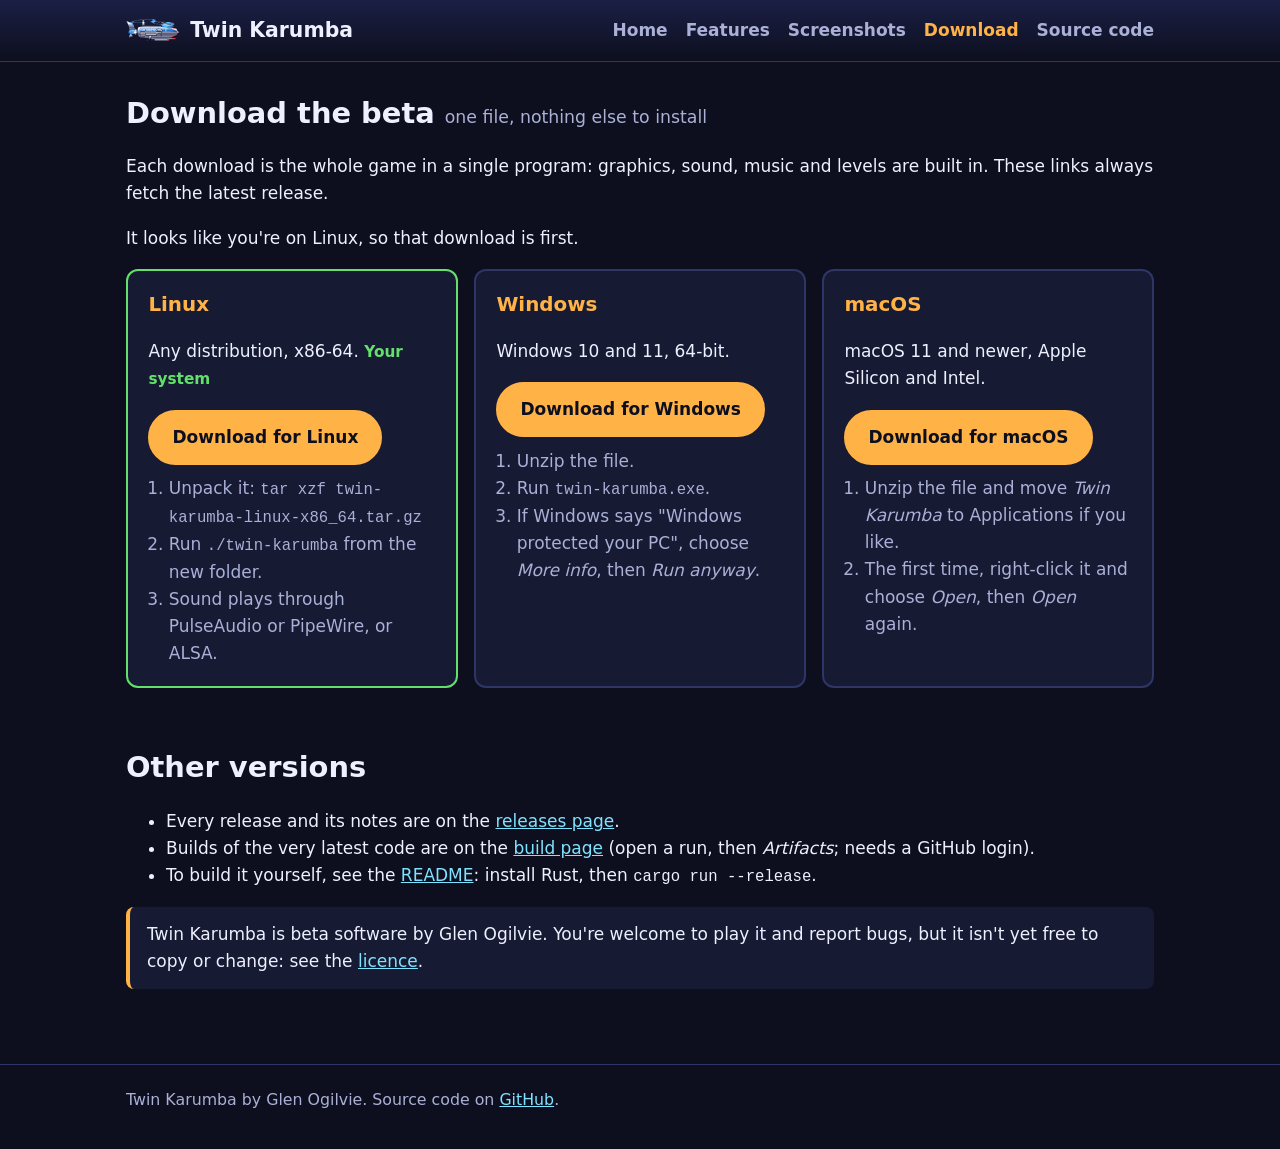
==== download.html @ a5888846 "Website: home and download pages in the Bub's Brothers style Co-Authored-By: Claude Opus 5.5 <norepl" ====
<!doctype html>
<html lang="en">
<head>
<meta charset="utf-8">
<meta name="viewport" content="width=device-width, initial-scale=1">
<title>Download Twin Karumba</title>
<meta name="description" content="Download the Twin Karumba beta for Windows, macOS or Linux: one file, nothing else to install.">
<link rel="icon" type="image/png" href="images/icon.png">
<link rel="stylesheet" href="css/site.css?v=1">
<script src="js/download.js?v=1" defer></script>
</head>
<body>
<header class="site">
  <div class="wrap">
    <a class="brand" href="index.html"><img src="images/icon.png" alt="">Twin Karumba</a>
    <nav>
      <a href="index.html">Home</a>
      <a href="index.html#features">Features</a>
      <a href="index.html#screenshots">Screenshots</a>
      <a href="download.html" aria-current="page">Download</a>
      <a href="https://github.com/nelg/twin-karumba">Source code</a>
    </nav>
  </div>
</header>

<main class="wrap">
  <section>
    <h2>Download the beta <small>one file, nothing else to install</small></h2>
    <p>Each download is the whole game in a single program: graphics, sound,
    music and levels are built in. These links always fetch the latest release.</p>
    <p class="detected" id="detected" hidden></p>
    <div class="platforms">
      <div class="platform" data-os="windows">
        <h3>Windows</h3>
        <p>Windows 10 and 11, 64-bit. <span class="yours" hidden>Your system</span></p>
        <div class="buttons"><a class="btn" href="https://github.com/nelg/twin-karumba/releases/latest/download/twin-karumba-windows-x86_64.zip">Download for Windows</a></div>
        <ol>
          <li>Unzip the file.</li>
          <li>Run <code>twin-karumba.exe</code>.</li>
          <li>If Windows says "Windows protected your PC", choose <em>More info</em>, then <em>Run anyway</em>.</li>
        </ol>
      </div>
      <div class="platform" data-os="macos">
        <h3>macOS</h3>
        <p>macOS 11 and newer, Apple Silicon and Intel. <span class="yours" hidden>Your system</span></p>
        <div class="buttons"><a class="btn" href="https://github.com/nelg/twin-karumba/releases/latest/download/twin-karumba-macos-universal.zip">Download for macOS</a></div>
        <ol>
          <li>Unzip the file and move <em>Twin Karumba</em> to Applications if you like.</li>
          <li>The first time, right-click it and choose <em>Open</em>, then <em>Open</em> again.</li>
        </ol>
      </div>
      <div class="platform" data-os="linux">
        <h3>Linux</h3>
        <p>Any distribution, x86-64. <span class="yours" hidden>Your system</span></p>
        <div class="buttons"><a class="btn" href="https://github.com/nelg/twin-karumba/releases/latest/download/twin-karumba-linux-x86_64.tar.gz">Download for Linux</a></div>
        <ol>
          <li>Unpack it: <code>tar xzf twin-karumba-linux-x86_64.tar.gz</code></li>
          <li>Run <code>./twin-karumba</code> from the new folder.</li>
          <li>Sound plays through PulseAudio or PipeWire, or ALSA.</li>
        </ol>
      </div>
    </div>
  </section>

  <section>
    <h2>Other versions</h2>
    <ul>
      <li>Every release and its notes are on the
      <a href="https://github.com/nelg/twin-karumba/releases">releases page</a>.</li>
      <li>Builds of the very latest code are on the
      <a href="https://github.com/nelg/twin-karumba/actions/workflows/build.yml">build page</a>
      (open a run, then <em>Artifacts</em>; needs a GitHub login).</li>
      <li>To build it yourself, see the
      <a href="https://github.com/nelg/twin-karumba#run-it">README</a>:
      install Rust, then <code>cargo run --release</code>.</li>
    </ul>
    <div class="note">Twin Karumba is beta software by Glen Ogilvie. You're welcome
    to play it and report bugs, but it isn't yet free to copy or change: see the
    <a href="https://github.com/nelg/twin-karumba/blob/main/LICENSE">licence</a>.</div>
  </section>
</main>

<footer class="site">
  <div class="wrap">
    Twin Karumba by Glen Ogilvie. Source code on <a href="https://github.com/nelg/twin-karumba">GitHub</a>.
  </div>
</footer>
</body>
</html>
---- css/site.css ----
:root {
  --bg: #0d0f1e;
  --panel: #171a33;
  --panel-2: #20244a;
  --text: #eef0ff;
  --muted: #aab0d6;
  --accent: #ffb347;
  --accent-2: #63e06b;
  --link: #7fe3ff;
  --border: #2f3566;
  --danger: #ff8a8a;
  --radius: 12px;
}
* { box-sizing: border-box; }
html { scroll-behavior: smooth; }
body {
  margin: 0;
  background: var(--bg);
  color: var(--text);
  font: 17px/1.6 system-ui, -apple-system, "Segoe UI", Roboto, Ubuntu, sans-serif;
}
a { color: var(--link); }
a:hover { color: var(--accent); }
img { max-width: 100%; height: auto; }
code, kbd, pre { font-family: ui-monospace, "SFMono-Regular", Menlo, Consolas, monospace; font-size: 0.92em; }
kbd {
  background: var(--panel-2); border: 1px solid var(--border); border-bottom-width: 3px;
  border-radius: 5px; padding: 0 0.35em;
}
pre {
  background: #090a15; border: 1px solid var(--border); border-radius: 8px;
  padding: 0.8em 1em; overflow-x: auto; line-height: 1.45;
}
.wrap { max-width: 1060px; margin: 0 auto; padding: 0 16px; }

/* header */
header.site {
  background: linear-gradient(180deg, #1b1f45 0%, var(--bg) 100%);
  border-bottom: 1px solid var(--border);
}
header.site .wrap { display: flex; align-items: center; gap: 12px; padding-top: 14px; padding-bottom: 14px; flex-wrap: wrap; }
header.site .brand { display: flex; align-items: center; gap: 10px; text-decoration: none; color: var(--text); font-weight: 700; font-size: 1.2em; }
header.site .brand img { image-rendering: pixelated; width: 34px; height: 34px; }
header.site nav { margin-left: auto; display: flex; gap: 18px; flex-wrap: wrap; }
header.site nav a { text-decoration: none; color: var(--muted); font-weight: 600; }
header.site nav a:hover, header.site nav a[aria-current="page"] { color: var(--accent); }

/* hero */
.hero { padding: 48px 0 24px; display: grid; grid-template-columns: 1.1fr 1fr; gap: 36px; align-items: center; }
.hero h1 { font-size: 2.6em; line-height: 1.1; margin: 0 0 0.3em; }
.hero h1 span { color: var(--accent); }
.hero p.lead { font-size: 1.15em; color: var(--muted); margin: 0 0 1em; }
.hero .shot { border-radius: var(--radius); border: 1px solid var(--border); image-rendering: pixelated; box-shadow: 0 12px 40px rgba(0,0,0,0.5); }
.dragons { display: flex; gap: 6px; margin-bottom: 10px; }
.dragons img { image-rendering: pixelated; width: 34px; height: 34px; }
.note {
  background: var(--panel); border-left: 4px solid var(--accent); border-radius: 8px;
  padding: 0.8em 1em; margin: 1em 0; color: var(--text);
}
.buttons { display: flex; gap: 12px; flex-wrap: wrap; margin-top: 1em; }
.btn {
  display: inline-block; text-decoration: none; font-weight: 700; padding: 0.7em 1.3em;
  border-radius: 999px; border: 2px solid var(--accent); color: var(--bg); background: var(--accent);
}
.btn:hover { color: var(--bg); filter: brightness(1.1); }
.btn.secondary { background: transparent; color: var(--accent); }
.btn.secondary:hover { color: var(--bg); background: var(--accent); }

/* sections */
section { padding: 28px 0; }
section h2 { font-size: 1.7em; margin: 0 0 0.6em; }
section h2 small { color: var(--muted); font-weight: 400; font-size: 0.6em; }
.grid { display: grid; grid-template-columns: repeat(auto-fit, minmax(270px, 1fr)); gap: 16px; }
.card {
  background: var(--panel); border: 1px solid var(--border); border-radius: var(--radius);
  padding: 1.1em 1.2em;
}
.card h3 { margin: 0 0 0.4em; font-size: 1.12em; color: var(--accent); }
.card p { margin: 0.3em 0; color: var(--text); }
.card ul { margin: 0.3em 0; padding-left: 1.2em; }
.gallery { display: grid; grid-template-columns: repeat(auto-fit, minmax(300px, 1fr)); gap: 18px; }
.gallery figure { margin: 0; background: var(--panel); border: 1px solid var(--border); border-radius: var(--radius); overflow: hidden; }
.gallery img { display: block; width: 100%; image-rendering: pixelated; background: #000; }
.gallery figcaption { padding: 0.6em 0.9em; color: var(--muted); font-size: 0.95em; }

/* download picker */
.picker { display: grid; gap: 14px; }
.step { background: var(--panel); border: 1px solid var(--border); border-radius: var(--radius); padding: 1em 1.2em; }
.step h3 { margin: 0 0 0.5em; font-size: 1.1em; }
.step h3 .num {
  display: inline-grid; place-items: center; width: 1.6em; height: 1.6em; border-radius: 50%;
  background: var(--accent); color: var(--bg); margin-right: 0.4em; font-size: 0.9em;
}
.step .detected { color: var(--accent-2); font-size: 0.95em; margin: 0 0 0.5em; }
select {
  font: inherit; color: var(--text); background: var(--panel-2); border: 1px solid var(--border);
  border-radius: 8px; padding: 0.5em 0.7em; max-width: 100%;
}
.choices { display: grid; grid-template-columns: repeat(auto-fit, minmax(240px, 1fr)); gap: 10px; }
.choice {
  display: flex; gap: 10px; align-items: flex-start; cursor: pointer;
  background: var(--panel-2); border: 2px solid var(--border); border-radius: 10px; padding: 0.7em 0.9em;
}
.choice:hover { border-color: var(--link); }
.choice input { margin-top: 0.35em; accent-color: var(--accent); }
.choice:has(input:checked) { border-color: var(--accent); }
.choice strong { display: block; }
.choice span { color: var(--muted); font-size: 0.93em; }
.result { background: #10261a; border: 2px solid var(--accent-2); border-radius: var(--radius); padding: 1.1em 1.3em; }
.result h3 { margin: 0 0 0.3em; color: var(--accent-2); font-size: 1.25em; }
.result .files { display: grid; gap: 8px; margin: 0.8em 0; }
.result a.file {
  display: flex; justify-content: space-between; gap: 10px; flex-wrap: wrap; text-decoration: none;
  background: var(--accent-2); color: #08200f; font-weight: 700; padding: 0.7em 1em; border-radius: 10px;
  word-break: break-all;
}
.result a.file small { font-weight: 600; opacity: 0.8; }
.result a.file:hover { filter: brightness(1.08); color: #08200f; }
.result ol { padding-left: 1.3em; }
.result .warn { color: #ffd6a0; }

/* tables */
.table-wrap { overflow-x: auto; border: 1px solid var(--border); border-radius: var(--radius); }
table { border-collapse: collapse; width: 100%; min-width: 640px; background: var(--panel); }
th, td { text-align: left; padding: 0.55em 0.8em; border-bottom: 1px solid var(--border); vertical-align: top; }
th { background: var(--panel-2); position: sticky; top: 0; }
td.file { font-family: ui-monospace, Menlo, Consolas, monospace; font-size: 0.86em; word-break: break-all; }
td.size { white-space: nowrap; color: var(--muted); }
tr.minor td { color: var(--muted); }

footer.site { border-top: 1px solid var(--border); margin-top: 30px; padding: 22px 0 40px; color: var(--muted); font-size: 0.93em; }

@media (max-width: 800px) {
  .hero { grid-template-columns: 1fr; padding-top: 28px; }
  .hero h1 { font-size: 2em; }
  header.site nav { margin-left: 0; width: 100%; }
}
.visually-hidden { position: absolute; width: 1px; height: 1px; overflow: hidden; clip: rect(0 0 0 0); white-space: nowrap; }
[hidden] { display: none !important; }
tr.group th { background: #1d2a1f; color: var(--text); font-weight: 400; position: static; border-top: 2px solid var(--border); }
tr.group th span { color: var(--accent-2); font-weight: 700; margin-right: 0.4em; }
a.zoom { display: block; cursor: zoom-in; }
.lightbox {
  position: fixed; inset: 0; z-index: 100; background: rgba(5, 6, 14, 0.94);
  display: flex; align-items: center; justify-content: center; padding: 16px;
}
.lightbox[hidden] { display: none; }
.lightbox-figure {
  margin: 0; display: flex; flex-direction: column; align-items: center;
  max-width: 100%; max-height: 100%;
}
.lightbox-figure img {
  max-width: 100%; max-height: calc(100vh - 140px); width: auto; height: auto; cursor: pointer;
  image-rendering: pixelated; border-radius: 8px; box-shadow: 0 10px 50px rgba(0,0,0,0.7);
}
.lightbox-caption { color: var(--text); margin: 0.8em 0 0.4em; text-align: center; max-width: 60em; }
.lightbox-nav { display: flex; align-items: center; gap: 16px; }
.lightbox-nav button {
  font: inherit; font-weight: 700; color: var(--bg); background: var(--accent);
  border: none; border-radius: 999px; padding: 0.45em 1.1em; cursor: pointer;
}
.lightbox-nav button:hover { filter: brightness(1.1); }
.lightbox-count { color: var(--muted); min-width: 4em; text-align: center; }
.lightbox-close {
  position: absolute; top: 8px; right: 14px; font-size: 2.2em; line-height: 1;
  background: none; border: none; color: var(--text); cursor: pointer;
}
body.lightbox-open { overflow: hidden; }

/* Twin Karumba additions */
header.site .brand img { width: auto; height: 22px; }
.hero .logo { image-rendering: pixelated; width: 100%; max-width: 520px; display: block; margin: 0 0 14px; }
.ships { display: flex; gap: 10px; align-items: center; margin-bottom: 8px; }
.ships img { image-rendering: pixelated; height: 44px; width: auto; }
.badge { display: inline-block; background: #3a1c4a; color: #ffd0f0; border: 1px solid #7a3a8a; border-radius: 999px; padding: 0.1em 0.7em; font-size: 0.85em; font-weight: 700; margin-left: 0.4em; vertical-align: middle; }
.platforms { display: grid; grid-template-columns: repeat(auto-fit, minmax(270px, 1fr)); gap: 16px; }
.platform { background: var(--panel); border: 2px solid var(--border); border-radius: var(--radius); padding: 1.1em 1.2em; }
.platform.mine { border-color: var(--accent-2); }
.platform h3 { margin: 0 0 0.3em; color: var(--accent); }
.platform .yours { color: var(--accent-2); font-weight: 700; font-size: 0.9em; }
.platform ol { padding-left: 1.2em; margin: 0.6em 0 0; color: var(--muted); }
.hero h1 .badge { font-size: 0.32em; color: #ffd0f0; }
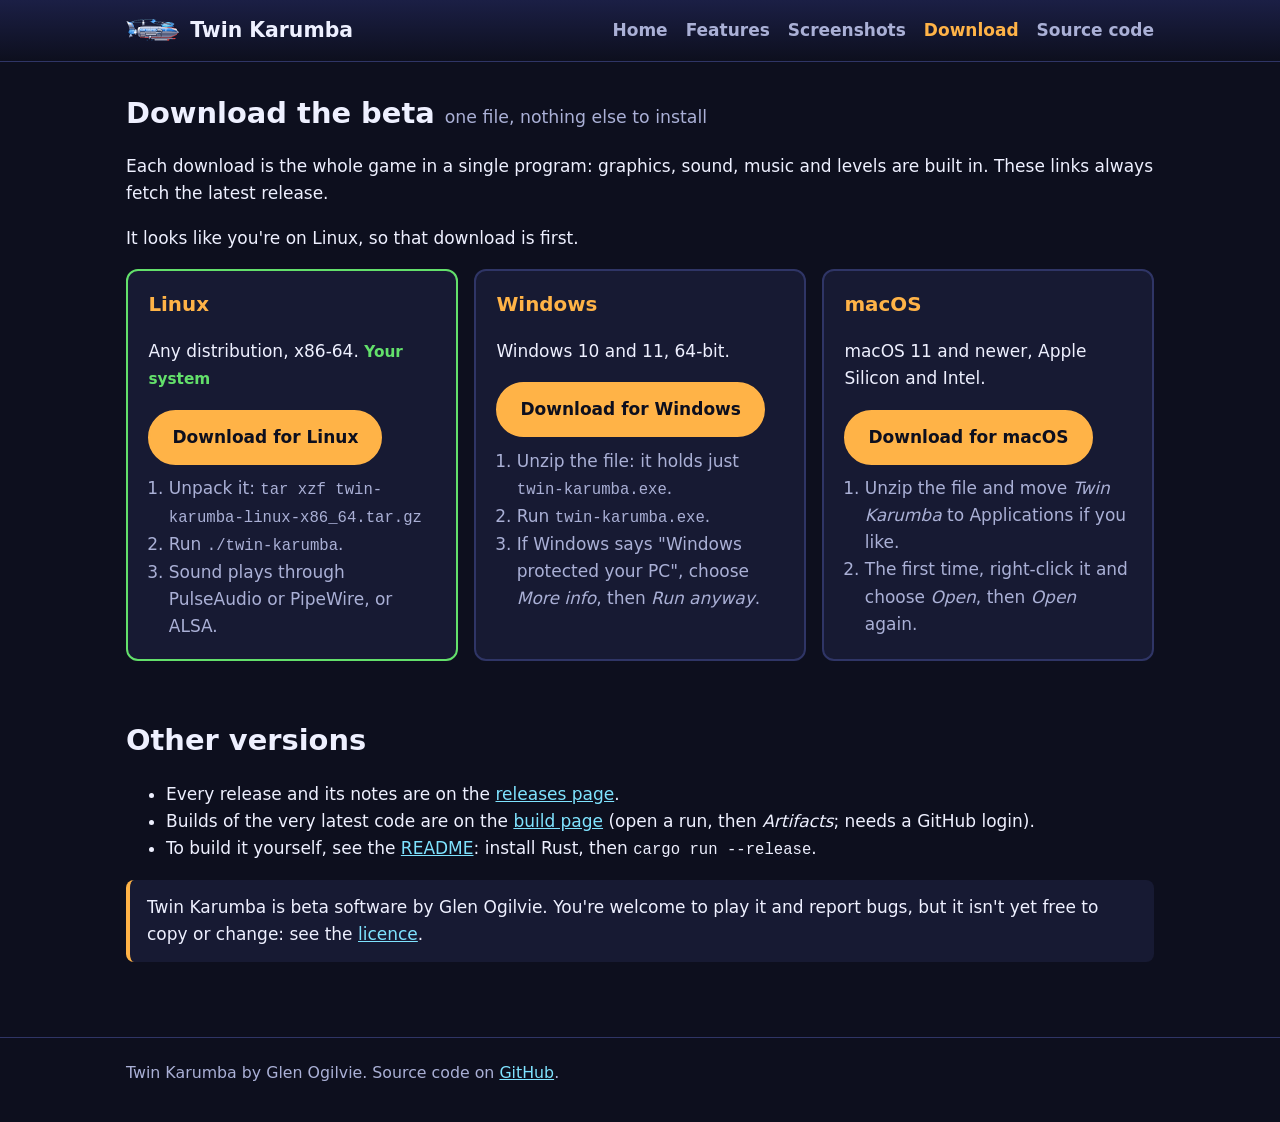
==== commit 664bb571: "Download page: the archives now hold just the game Co-Authored-By: Claude Opus 5.5 <noreply@anthropi" ====
--- a/download.html
+++ b/download.html
@@ -35,7 +35,7 @@
         <p>Windows 10 and 11, 64-bit. <span class="yours" hidden>Your system</span></p>
         <div class="buttons"><a class="btn" href="https://github.com/nelg/twin-karumba/releases/latest/download/twin-karumba-windows-x86_64.zip">Download for Windows</a></div>
         <ol>
-          <li>Unzip the file.</li>
+          <li>Unzip the file: it holds just <code>twin-karumba.exe</code>.</li>
           <li>Run <code>twin-karumba.exe</code>.</li>
           <li>If Windows says "Windows protected your PC", choose <em>More info</em>, then <em>Run anyway</em>.</li>
         </ol>
@@ -55,7 +55,7 @@
         <div class="buttons"><a class="btn" href="https://github.com/nelg/twin-karumba/releases/latest/download/twin-karumba-linux-x86_64.tar.gz">Download for Linux</a></div>
         <ol>
           <li>Unpack it: <code>tar xzf twin-karumba-linux-x86_64.tar.gz</code></li>
-          <li>Run <code>./twin-karumba</code> from the new folder.</li>
+          <li>Run <code>./twin-karumba</code>.</li>
           <li>Sound plays through PulseAudio or PipeWire, or ALSA.</li>
         </ol>
       </div>
